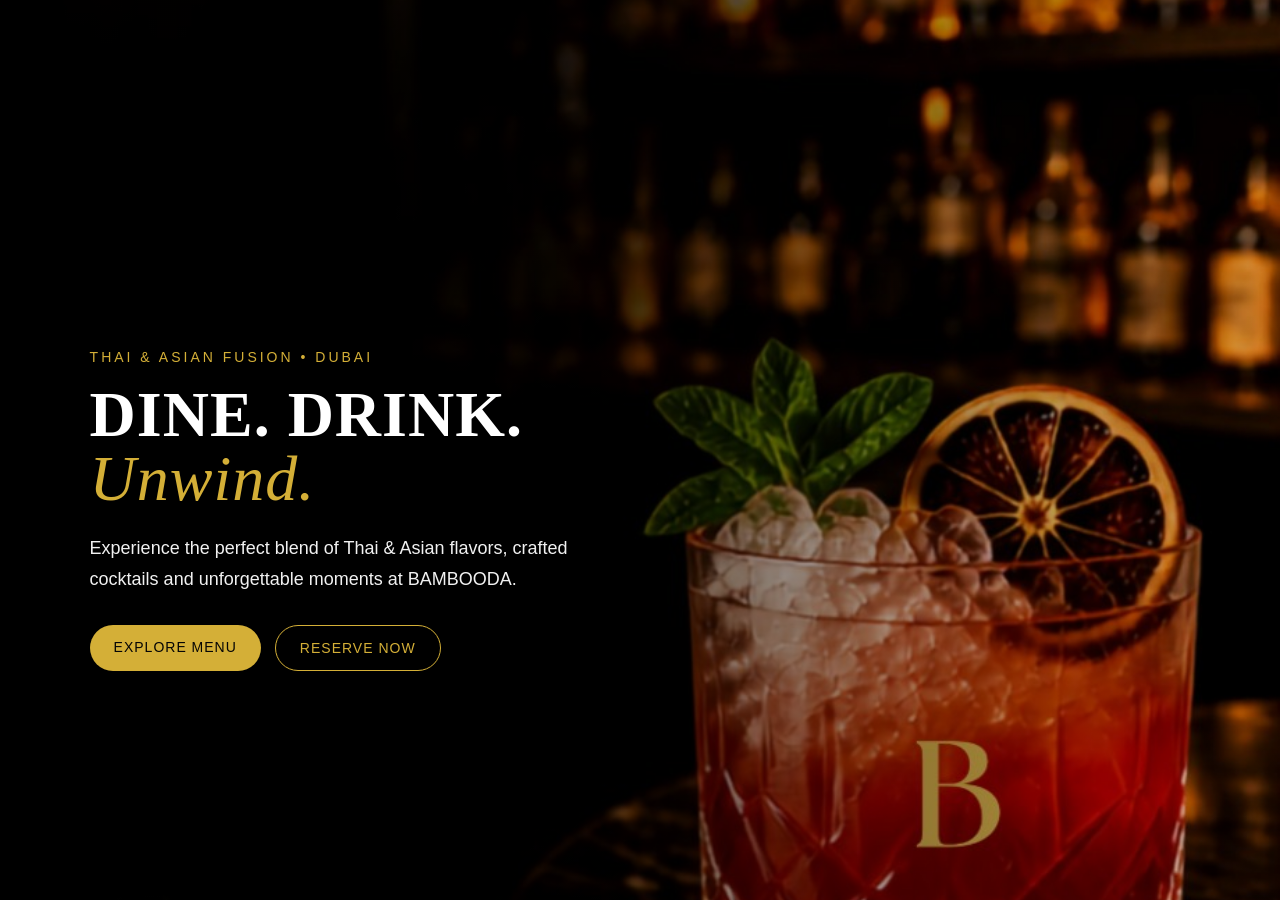
==== index.html @ 43e2c466 "Add files via upload" ====
<!DOCTYPE html>
<html lang="en">
<head>
  <meta charset="UTF-8" />
  <meta name="viewport" content="width=device-width, initial-scale=1.0" />
  <title>BAMBOODA | Thai & Asian Fusion</title>
  <link rel="stylesheet" href="style.css" />
</head>
<body>
  <section class="hero">
    <div class="hero-overlay"></div>

    <div class="hero-content">
      <p class="eyebrow">Thai & Asian Fusion • Dubai</p>
      <h1>Dine. Drink.<br><span>Unwind.</span></h1>
      <p class="hero-text">
        Experience the perfect blend of Thai & Asian flavors, crafted cocktails
        and unforgettable moments at BAMBOODA.
      </p>
      <div class="hero-buttons">
        <a href="#menu" class="btn primary">Explore Menu</a>
        <a href="#contact" class="btn secondary">Reserve Now</a>
      </div>
    </div>
  </section>
</body>
</html>
---- style.css ----
*{
  margin:0;
  padding:0;
  box-sizing:border-box;
}

body{
  font-family: Arial, Helvetica, sans-serif;
  background:#050505;
  color:#fff;
}

.hero{
  position:relative;
  width:100%;
  min-height:100vh;
  background-image:url("hero-bg.jpg");
  background-size:cover;
  background-position:center;
  background-repeat:no-repeat;
  display:flex;
  align-items:center;
  padding:0 7%;
  overflow:hidden;
}

.hero-overlay{
  position:absolute;
  inset:0;
  background:linear-gradient(90deg, rgba(0,0,0,.82) 0%, rgba(0,0,0,.55) 42%, rgba(0,0,0,.15) 100%);
  z-index:1;
}

.hero-content{
  position:relative;
  z-index:2;
  max-width:560px;
  margin-top:120px;
}

.eyebrow{
  color:#d4af37;
  font-size:14px;
  letter-spacing:3px;
  text-transform:uppercase;
  margin-bottom:18px;
}

.hero h1{
  font-family: Georgia, 'Times New Roman', serif;
  font-size:64px;
  line-height:1;
  text-transform:uppercase;
  letter-spacing:1px;
  margin-bottom:22px;
}

.hero h1 span{
  color:#d4af37;
  font-style:italic;
  text-transform:none;
  font-weight:400;
}

.hero-text{
  font-size:18px;
  line-height:1.7;
  color:#f1f1f1;
  max-width:500px;
  margin-bottom:30px;
}

.hero-buttons{
  display:flex;
  gap:14px;
  flex-wrap:wrap;
}

.btn{
  text-decoration:none;
  padding:14px 24px;
  border-radius:50px;
  font-size:14px;
  letter-spacing:1px;
  text-transform:uppercase;
}

.btn.primary{
  background:#d4af37;
  color:#050505;
}

.btn.secondary{
  border:1px solid #d4af37;
  color:#d4af37;
}

@media(max-width:768px){
  .hero{
    align-items:flex-end;
    padding:0 24px 70px;
    background-position:center top;
  }

  .hero-overlay{
    background:linear-gradient(180deg, rgba(0,0,0,.10) 0%, rgba(0,0,0,.55) 52%, rgba(0,0,0,.95) 100%);
  }

  .hero-content{
    margin-top:0;
    max-width:100%;
  }

  .eyebrow{
    font-size:11px;
    letter-spacing:2px;
  }

  .hero h1{
    font-size:44px;
  }

  .hero-text{
    font-size:15px;
    line-height:1.6;
  }

  .btn{
    padding:13px 18px;
    font-size:12px;
  }
}
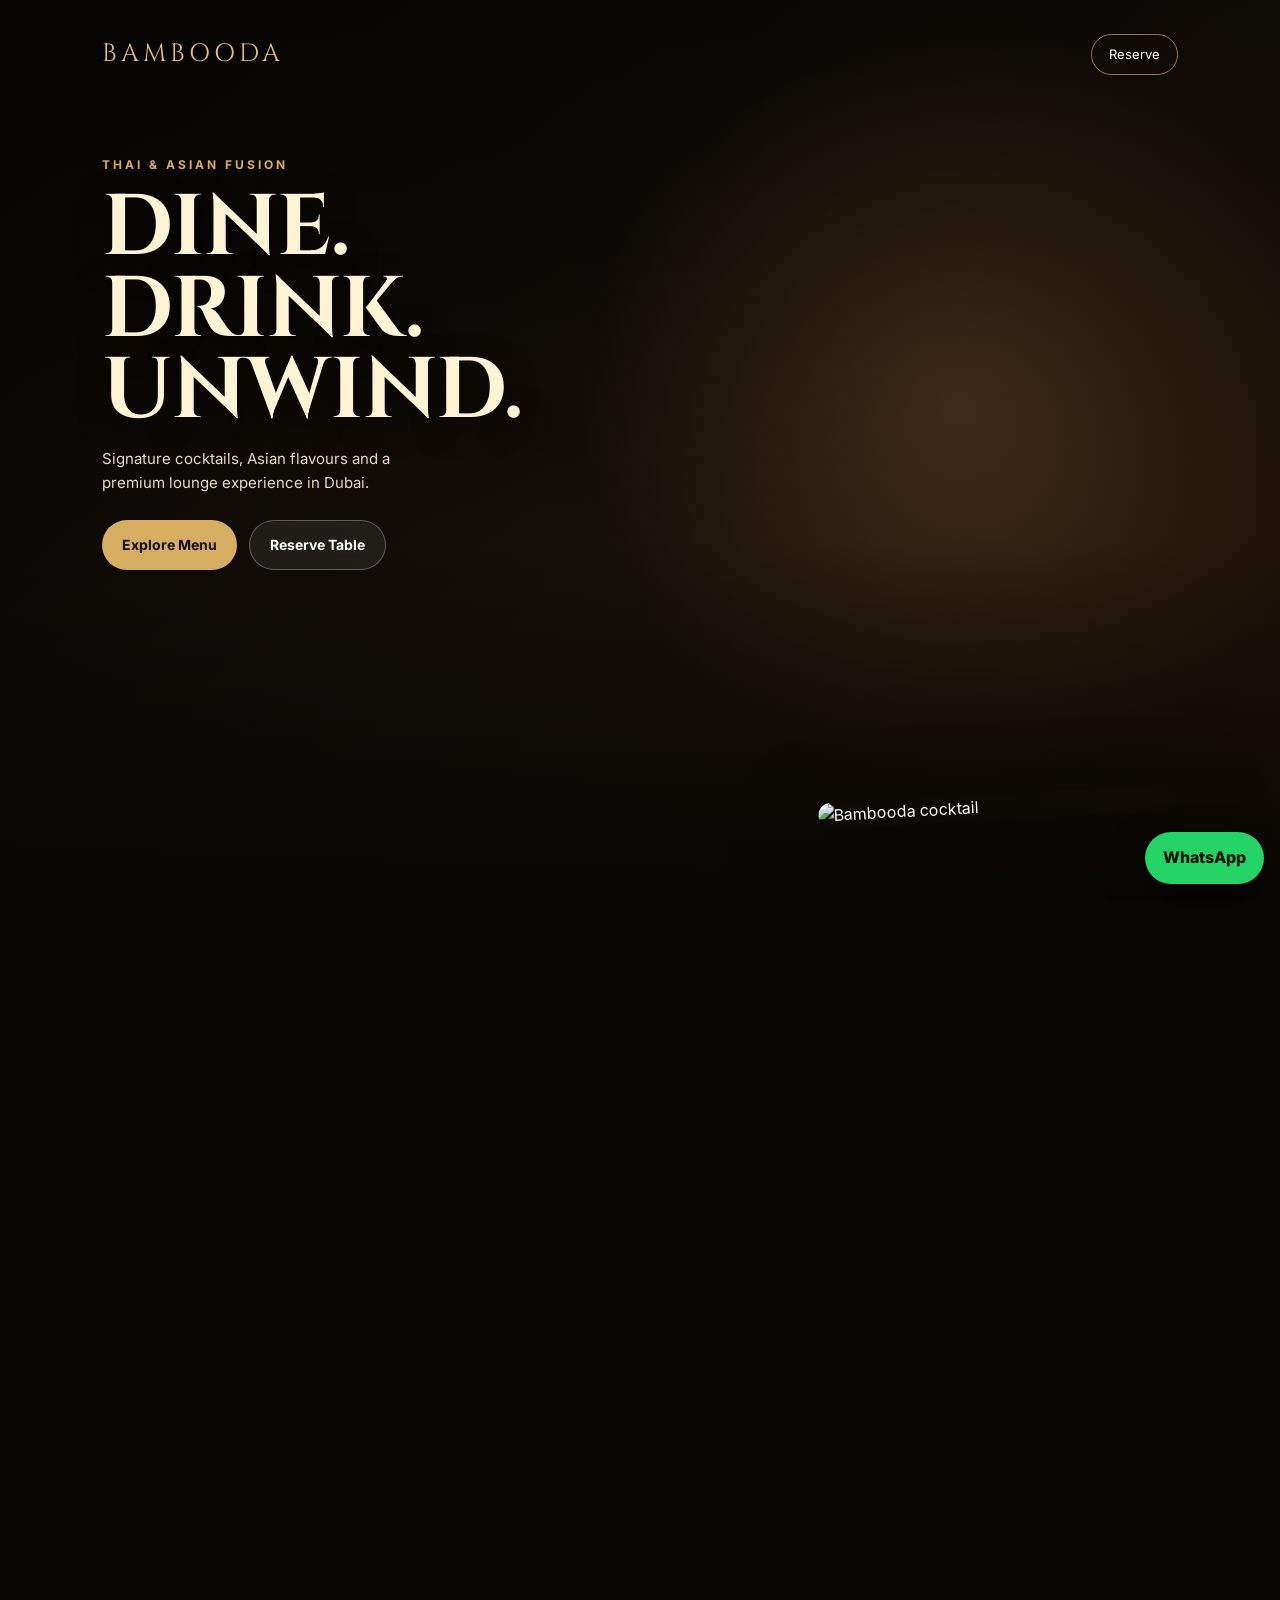
==== commit a47c5922: "Add files via upload" ====
--- a/index.html
+++ b/index.html
@@ -7,21 +7,70 @@
   <link rel="stylesheet" href="style.css" />
 </head>
 <body>
-  <section class="hero">
-    <div class="hero-overlay"></div>
+  <header class="hero">
+    <nav>
+      <div class="brand">BAMBOODA</div>
+      <a href="#contact" class="nav-btn">Reserve</a>
+    </nav>
 
     <div class="hero-content">
-      <p class="eyebrow">Thai & Asian Fusion • Dubai</p>
-      <h1>Dine. Drink.<br><span>Unwind.</span></h1>
-      <p class="hero-text">
-        Experience the perfect blend of Thai & Asian flavors, crafted cocktails
-        and unforgettable moments at BAMBOODA.
-      </p>
-      <div class="hero-buttons">
+      <p class="tag">THAI & ASIAN FUSION</p>
+      <h1>DINE.<br>DRINK.<br>UNWIND.</h1>
+      <p class="sub">Signature cocktails, Asian flavours and a premium lounge experience in Dubai.</p>
+      <div class="actions">
         <a href="#menu" class="btn primary">Explore Menu</a>
-        <a href="#contact" class="btn secondary">Reserve Now</a>
+        <a href="#contact" class="btn secondary">Reserve Table</a>
       </div>
     </div>
-  </section>
+
+    <img src="assets/cocktail.jpg" class="hero-drink" alt="Bambooda cocktail" />
+  </header>
+
+  <main>
+    <section class="intro reveal">
+      <p class="small-title">WELCOME TO BAMBOODA</p>
+      <h2>A premium Thai & Asian fusion bar experience.</h2>
+      <p>Warm ambience, handcrafted cocktails, selected spirits and flavour-rich dishes designed for relaxed evenings, celebrations and unforgettable nights.</p>
+    </section>
+
+    <section id="menu" class="cards reveal">
+      <h2>Explore</h2>
+      <div class="grid">
+        <div class="card"><span>🍸</span><h3>Cocktails</h3><p>Signature mixes & refreshing favourites.</p></div>
+        <div class="card"><span>🍽️</span><h3>Asian Fusion</h3><p>Thai inspired plates and chef specials.</p></div>
+        <div class="card"><span>🍷</span><h3>Wines</h3><p>House, premium and sparkling selections.</p></div>
+        <div class="card"><span>🥃</span><h3>Spirits</h3><p>Whisky, gin, rum, vodka and tequila.</p></div>
+      </div>
+    </section>
+
+    <section class="offer reveal">
+      <p class="small-title">TODAY'S SPECIAL</p>
+      <h2>Happy Hour & Premium Offers</h2>
+      <p>Scan, explore and ask our team for today’s live offers.</p>
+      <a href="#contact" class="btn primary">Ask on WhatsApp</a>
+    </section>
+
+    <section class="gallery reveal">
+      <h2>Gallery</h2>
+      <div class="gallery-box">
+        <div></div><div></div><div></div>
+      </div>
+      <p>Original venue photos can be added here anytime.</p>
+    </section>
+
+    <section id="contact" class="contact reveal">
+      <h2>Reserve Your Table</h2>
+      <p>BAMBOODA, Dubai</p>
+      <div class="contact-actions">
+        <a href="https://wa.me/971000000000" class="btn primary">WhatsApp</a>
+        <a href="tel:+971000000000" class="btn secondary">Call Now</a>
+        <a href="#" class="btn secondary">Google Maps</a>
+        <a href="#" class="btn secondary">Instagram</a>
+      </div>
+    </section>
+  </main>
+
+  <a class="float-wa" href="https://wa.me/971000000000">WhatsApp</a>
+  <script src="script.js"></script>
 </body>
 </html>
--- a/style.css
+++ b/style.css
@@ -1,132 +1,2 @@
-*{
-  margin:0;
-  padding:0;
-  box-sizing:border-box;
-}
-
-body{
-  font-family: Arial, Helvetica, sans-serif;
-  background:#050505;
-  color:#fff;
-}
-
-.hero{
-  position:relative;
-  width:100%;
-  min-height:100vh;
-  background-image:url("hero-bg.jpg");
-  background-size:cover;
-  background-position:center;
-  background-repeat:no-repeat;
-  display:flex;
-  align-items:center;
-  padding:0 7%;
-  overflow:hidden;
-}
-
-.hero-overlay{
-  position:absolute;
-  inset:0;
-  background:linear-gradient(90deg, rgba(0,0,0,.82) 0%, rgba(0,0,0,.55) 42%, rgba(0,0,0,.15) 100%);
-  z-index:1;
-}
-
-.hero-content{
-  position:relative;
-  z-index:2;
-  max-width:560px;
-  margin-top:120px;
-}
-
-.eyebrow{
-  color:#d4af37;
-  font-size:14px;
-  letter-spacing:3px;
-  text-transform:uppercase;
-  margin-bottom:18px;
-}
-
-.hero h1{
-  font-family: Georgia, 'Times New Roman', serif;
-  font-size:64px;
-  line-height:1;
-  text-transform:uppercase;
-  letter-spacing:1px;
-  margin-bottom:22px;
-}
-
-.hero h1 span{
-  color:#d4af37;
-  font-style:italic;
-  text-transform:none;
-  font-weight:400;
-}
-
-.hero-text{
-  font-size:18px;
-  line-height:1.7;
-  color:#f1f1f1;
-  max-width:500px;
-  margin-bottom:30px;
-}
-
-.hero-buttons{
-  display:flex;
-  gap:14px;
-  flex-wrap:wrap;
-}
-
-.btn{
-  text-decoration:none;
-  padding:14px 24px;
-  border-radius:50px;
-  font-size:14px;
-  letter-spacing:1px;
-  text-transform:uppercase;
-}
-
-.btn.primary{
-  background:#d4af37;
-  color:#050505;
-}
-
-.btn.secondary{
-  border:1px solid #d4af37;
-  color:#d4af37;
-}
-
-@media(max-width:768px){
-  .hero{
-    align-items:flex-end;
-    padding:0 24px 70px;
-    background-position:center top;
-  }
-
-  .hero-overlay{
-    background:linear-gradient(180deg, rgba(0,0,0,.10) 0%, rgba(0,0,0,.55) 52%, rgba(0,0,0,.95) 100%);
-  }
-
-  .hero-content{
-    margin-top:0;
-    max-width:100%;
-  }
-
-  .eyebrow{
-    font-size:11px;
-    letter-spacing:2px;
-  }
-
-  .hero h1{
-    font-size:44px;
-  }
-
-  .hero-text{
-    font-size:15px;
-    line-height:1.6;
-  }
-
-  .btn{
-    padding:13px 18px;
-    font-size:12px;
-  }
-}
+@import url('https://fonts.googleapis.com/css2?family=Cinzel:wght@500;700&family=Inter:wght@300;400;600;700&display=swap');
+*{box-sizing:border-box;margin:0;padding:0}html{scroll-behavior:smooth}body{font-family:Inter,sans-serif;background:#090705;color:#fff;line-height:1.6}a{text-decoration:none;color:inherit}.hero{min-height:100vh;position:relative;overflow:hidden;padding:24px;background:radial-gradient(circle at 75% 45%,rgba(202,145,64,.28),transparent 35%),linear-gradient(140deg,#060403 0%,#17100a 55%,#241406 100%)}.hero:after{content:"";position:absolute;inset:0;background:linear-gradient(0deg,rgba(9,7,5,1) 0%,rgba(9,7,5,.15) 40%,rgba(0,0,0,.35) 100%);pointer-events:none}nav{position:relative;z-index:3;display:flex;justify-content:space-between;align-items:center}.brand{font-family:Cinzel,serif;font-size:25px;letter-spacing:4px;color:#e7c074}.nav-btn{border:1px solid rgba(231,192,116,.6);padding:9px 17px;border-radius:50px;font-size:13px}.hero-content{position:relative;z-index:3;margin-top:80px;max-width:420px}.tag,.small-title{color:#d7ad62;letter-spacing:3px;font-size:12px;font-weight:700}.hero h1{font-family:Cinzel,serif;font-size:58px;line-height:.95;margin:14px 0;color:#fff3d5;text-shadow:0 10px 30px rgba(0,0,0,.55)}.sub{color:#e8dbc4;font-size:15px;max-width:330px}.actions,.contact-actions{display:flex;gap:12px;flex-wrap:wrap;margin-top:25px}.btn{display:inline-flex;align-items:center;justify-content:center;border-radius:50px;padding:13px 20px;font-weight:700;font-size:14px}.primary{background:#d7ad62;color:#120c06}.secondary{border:1px solid rgba(255,255,255,.28);background:rgba(255,255,255,.07);backdrop-filter:blur(10px)}.hero-drink{position:absolute;z-index:2;right:-35px;bottom:40px;width:60%;max-width:360px;border-radius:34px;box-shadow:0 35px 90px rgba(0,0,0,.75);transform:rotate(-3deg)}main{padding:0 20px 90px}section{max-width:980px;margin:0 auto 28px}.intro,.cards,.offer,.gallery,.contact{padding:34px 20px;border:1px solid rgba(231,192,116,.14);border-radius:28px;background:linear-gradient(145deg,rgba(255,255,255,.06),rgba(255,255,255,.02));box-shadow:0 18px 50px rgba(0,0,0,.28)}h2{font-family:Cinzel,serif;font-size:31px;line-height:1.15;margin:8px 0 12px;color:#ffe3a3}.grid{display:grid;grid-template-columns:1fr 1fr;gap:14px;margin-top:18px}.card{padding:18px;border-radius:22px;background:rgba(255,255,255,.06);border:1px solid rgba(255,255,255,.09)}.card span{font-size:28px}.card h3{font-size:17px;margin:8px 0;color:#fff0cf}.card p,.intro p,.offer p,.gallery p,.contact p{color:#d8c8ad;font-size:14px}.gallery-box{display:grid;grid-template-columns:1fr 1fr 1fr;gap:10px;margin:16px 0}.gallery-box div{height:130px;border-radius:20px;background:linear-gradient(135deg,#2b1809,#d7ad62)}.float-wa{position:fixed;z-index:10;right:16px;bottom:16px;background:#25d366;color:#06130a;padding:13px 18px;border-radius:50px;font-weight:800;box-shadow:0 15px 40px rgba(0,0,0,.45)}.reveal{opacity:0;transform:translateY(24px);transition:.7s ease}.reveal.show{opacity:1;transform:none}@media(min-width:760px){.hero{padding:34px 8vw}.hero h1{font-size:86px}.hero-drink{right:8vw;width:32%;bottom:80px}main{padding-left:8vw;padding-right:8vw}.grid{grid-template-columns:repeat(4,1fr)}}@media(max-width:430px){.hero h1{font-size:49px}.hero-drink{width:72%;right:-70px;bottom:25px;opacity:.92}.hero-content{margin-top:70px}.sub{max-width:250px}.btn{padding:12px 16px}.grid{grid-template-columns:1fr 1fr}}
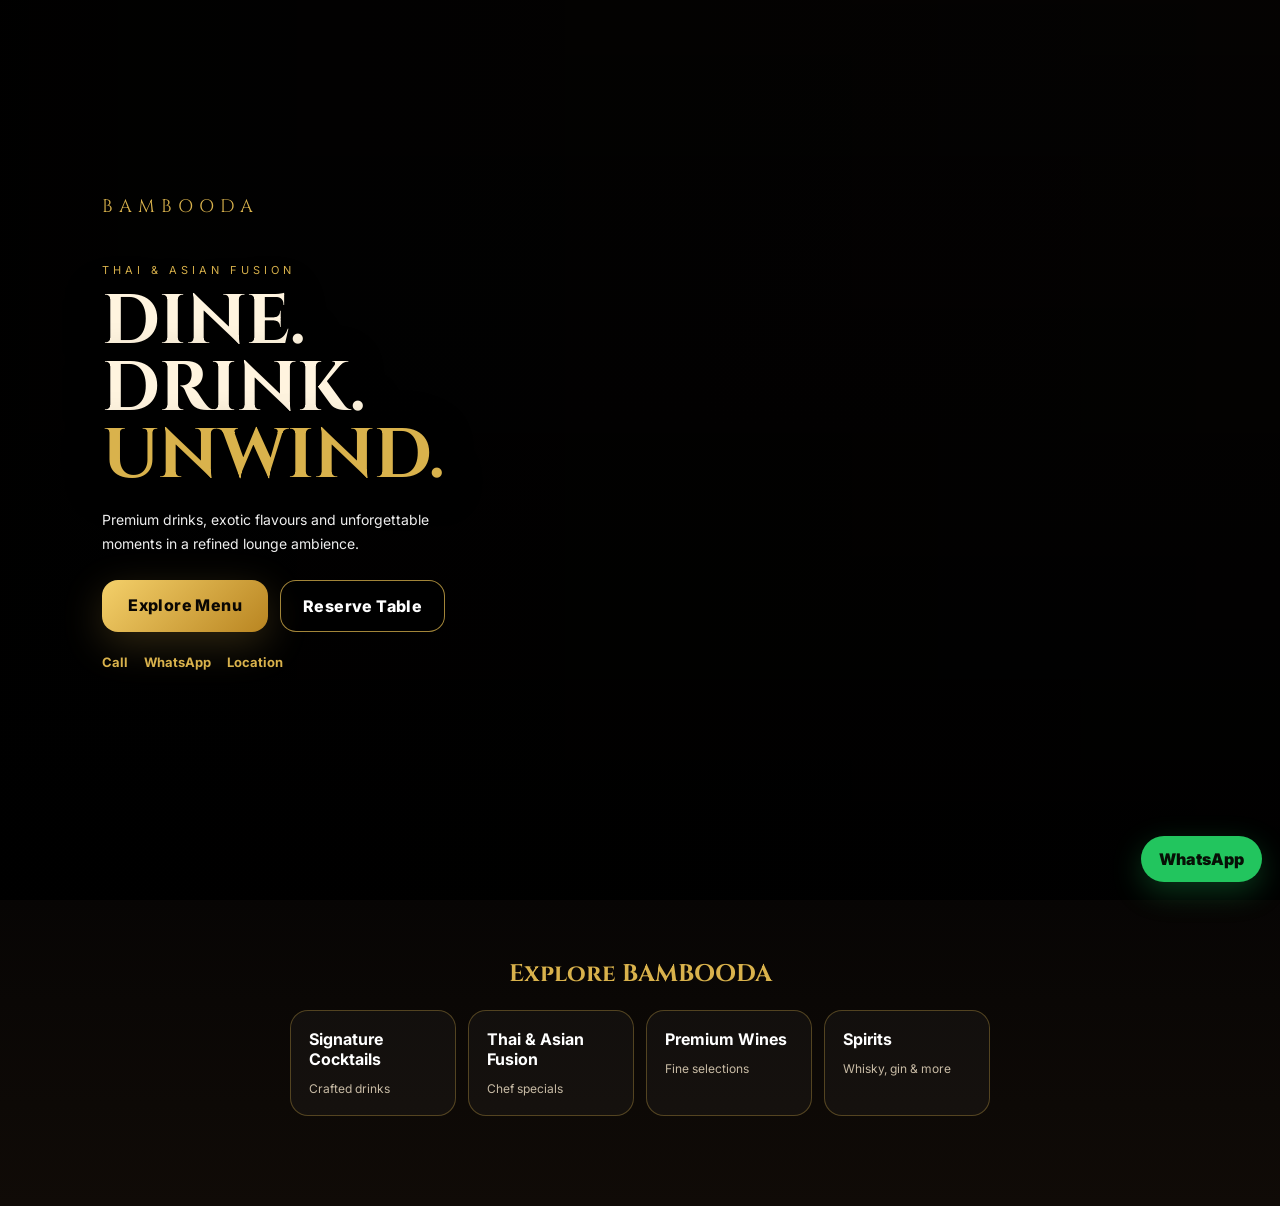
==== commit 0c49daed: "Add files via upload" ====
--- a/index.html
+++ b/index.html
@@ -7,70 +7,33 @@
   <link rel="stylesheet" href="style.css" />
 </head>
 <body>
-  <header class="hero">
-    <nav>
-      <div class="brand">BAMBOODA</div>
-      <a href="#contact" class="nav-btn">Reserve</a>
-    </nav>
-
-    <div class="hero-content">
+  <main class="hero">
+    <div class="shade"></div>
+    <section class="content">
+      <div class="brand-mini">BAMBOODA</div>
       <p class="tag">THAI & ASIAN FUSION</p>
-      <h1>DINE.<br>DRINK.<br>UNWIND.</h1>
-      <p class="sub">Signature cocktails, Asian flavours and a premium lounge experience in Dubai.</p>
+      <h1>DINE.<br>DRINK.<br><span>UNWIND.</span></h1>
+      <p class="desc">Premium drinks, exotic flavours and unforgettable moments in a refined lounge ambience.</p>
       <div class="actions">
-        <a href="#menu" class="btn primary">Explore Menu</a>
-        <a href="#contact" class="btn secondary">Reserve Table</a>
+        <a class="btn primary" href="menu.html">Explore Menu</a>
+        <a class="btn secondary" href="https://wa.me/971501234567">Reserve Table</a>
       </div>
-    </div>
-
-    <img src="assets/cocktail.jpg" class="hero-drink" alt="Bambooda cocktail" />
-  </header>
-
-  <main>
-    <section class="intro reveal">
-      <p class="small-title">WELCOME TO BAMBOODA</p>
-      <h2>A premium Thai & Asian fusion bar experience.</h2>
-      <p>Warm ambience, handcrafted cocktails, selected spirits and flavour-rich dishes designed for relaxed evenings, celebrations and unforgettable nights.</p>
-    </section>
-
-    <section id="menu" class="cards reveal">
-      <h2>Explore</h2>
-      <div class="grid">
-        <div class="card"><span>🍸</span><h3>Cocktails</h3><p>Signature mixes & refreshing favourites.</p></div>
-        <div class="card"><span>🍽️</span><h3>Asian Fusion</h3><p>Thai inspired plates and chef specials.</p></div>
-        <div class="card"><span>🍷</span><h3>Wines</h3><p>House, premium and sparkling selections.</p></div>
-        <div class="card"><span>🥃</span><h3>Spirits</h3><p>Whisky, gin, rum, vodka and tequila.</p></div>
-      </div>
-    </section>
-
-    <section class="offer reveal">
-      <p class="small-title">TODAY'S SPECIAL</p>
-      <h2>Happy Hour & Premium Offers</h2>
-      <p>Scan, explore and ask our team for today’s live offers.</p>
-      <a href="#contact" class="btn primary">Ask on WhatsApp</a>
-    </section>
-
-    <section class="gallery reveal">
-      <h2>Gallery</h2>
-      <div class="gallery-box">
-        <div></div><div></div><div></div>
-      </div>
-      <p>Original venue photos can be added here anytime.</p>
-    </section>
-
-    <section id="contact" class="contact reveal">
-      <h2>Reserve Your Table</h2>
-      <p>BAMBOODA, Dubai</p>
-      <div class="contact-actions">
-        <a href="https://wa.me/971000000000" class="btn primary">WhatsApp</a>
-        <a href="tel:+971000000000" class="btn secondary">Call Now</a>
-        <a href="#" class="btn secondary">Google Maps</a>
-        <a href="#" class="btn secondary">Instagram</a>
+      <div class="quick">
+        <a href="tel:+971501234567">Call</a>
+        <a href="https://wa.me/971501234567">WhatsApp</a>
+        <a href="https://maps.google.com/?q=BAMBOODA%20Dubai">Location</a>
       </div>
     </section>
   </main>
-
-  <a class="float-wa" href="https://wa.me/971000000000">WhatsApp</a>
-  <script src="script.js"></script>
+  <section class="cards" id="menu">
+    <h2>Explore BAMBOODA</h2>
+    <div class="grid">
+      <a href="menu.html#cocktails"><b>Signature Cocktails</b><span>Crafted drinks</span></a>
+      <a href="menu.html#food"><b>Thai & Asian Fusion</b><span>Chef specials</span></a>
+      <a href="menu.html#wines"><b>Premium Wines</b><span>Fine selections</span></a>
+      <a href="menu.html#spirits"><b>Spirits</b><span>Whisky, gin & more</span></a>
+    </div>
+  </section>
+  <a class="floating-wa" href="https://wa.me/971501234567">WhatsApp</a>
 </body>
 </html>
--- a/style.css
+++ b/style.css
@@ -1,2 +1,2 @@
-@import url('https://fonts.googleapis.com/css2?family=Cinzel:wght@500;700&family=Inter:wght@300;400;600;700&display=swap');
-*{box-sizing:border-box;margin:0;padding:0}html{scroll-behavior:smooth}body{font-family:Inter,sans-serif;background:#090705;color:#fff;line-height:1.6}a{text-decoration:none;color:inherit}.hero{min-height:100vh;position:relative;overflow:hidden;padding:24px;background:radial-gradient(circle at 75% 45%,rgba(202,145,64,.28),transparent 35%),linear-gradient(140deg,#060403 0%,#17100a 55%,#241406 100%)}.hero:after{content:"";position:absolute;inset:0;background:linear-gradient(0deg,rgba(9,7,5,1) 0%,rgba(9,7,5,.15) 40%,rgba(0,0,0,.35) 100%);pointer-events:none}nav{position:relative;z-index:3;display:flex;justify-content:space-between;align-items:center}.brand{font-family:Cinzel,serif;font-size:25px;letter-spacing:4px;color:#e7c074}.nav-btn{border:1px solid rgba(231,192,116,.6);padding:9px 17px;border-radius:50px;font-size:13px}.hero-content{position:relative;z-index:3;margin-top:80px;max-width:420px}.tag,.small-title{color:#d7ad62;letter-spacing:3px;font-size:12px;font-weight:700}.hero h1{font-family:Cinzel,serif;font-size:58px;line-height:.95;margin:14px 0;color:#fff3d5;text-shadow:0 10px 30px rgba(0,0,0,.55)}.sub{color:#e8dbc4;font-size:15px;max-width:330px}.actions,.contact-actions{display:flex;gap:12px;flex-wrap:wrap;margin-top:25px}.btn{display:inline-flex;align-items:center;justify-content:center;border-radius:50px;padding:13px 20px;font-weight:700;font-size:14px}.primary{background:#d7ad62;color:#120c06}.secondary{border:1px solid rgba(255,255,255,.28);background:rgba(255,255,255,.07);backdrop-filter:blur(10px)}.hero-drink{position:absolute;z-index:2;right:-35px;bottom:40px;width:60%;max-width:360px;border-radius:34px;box-shadow:0 35px 90px rgba(0,0,0,.75);transform:rotate(-3deg)}main{padding:0 20px 90px}section{max-width:980px;margin:0 auto 28px}.intro,.cards,.offer,.gallery,.contact{padding:34px 20px;border:1px solid rgba(231,192,116,.14);border-radius:28px;background:linear-gradient(145deg,rgba(255,255,255,.06),rgba(255,255,255,.02));box-shadow:0 18px 50px rgba(0,0,0,.28)}h2{font-family:Cinzel,serif;font-size:31px;line-height:1.15;margin:8px 0 12px;color:#ffe3a3}.grid{display:grid;grid-template-columns:1fr 1fr;gap:14px;margin-top:18px}.card{padding:18px;border-radius:22px;background:rgba(255,255,255,.06);border:1px solid rgba(255,255,255,.09)}.card span{font-size:28px}.card h3{font-size:17px;margin:8px 0;color:#fff0cf}.card p,.intro p,.offer p,.gallery p,.contact p{color:#d8c8ad;font-size:14px}.gallery-box{display:grid;grid-template-columns:1fr 1fr 1fr;gap:10px;margin:16px 0}.gallery-box div{height:130px;border-radius:20px;background:linear-gradient(135deg,#2b1809,#d7ad62)}.float-wa{position:fixed;z-index:10;right:16px;bottom:16px;background:#25d366;color:#06130a;padding:13px 18px;border-radius:50px;font-weight:800;box-shadow:0 15px 40px rgba(0,0,0,.45)}.reveal{opacity:0;transform:translateY(24px);transition:.7s ease}.reveal.show{opacity:1;transform:none}@media(min-width:760px){.hero{padding:34px 8vw}.hero h1{font-size:86px}.hero-drink{right:8vw;width:32%;bottom:80px}main{padding-left:8vw;padding-right:8vw}.grid{grid-template-columns:repeat(4,1fr)}}@media(max-width:430px){.hero h1{font-size:49px}.hero-drink{width:72%;right:-70px;bottom:25px;opacity:.92}.hero-content{margin-top:70px}.sub{max-width:250px}.btn{padding:12px 16px}.grid{grid-template-columns:1fr 1fr}}
+@import url('https://fonts.googleapis.com/css2?family=Cinzel:wght@500;700;800&family=Inter:wght@400;600;700&display=swap');
+*{box-sizing:border-box} body{margin:0;background:#050302;color:#fff;font-family:Inter,Arial,sans-serif} a{text-decoration:none;color:inherit}.hero{min-height:100vh;position:relative;background:url('images/hero-bg.jpg') center top/cover no-repeat;display:flex;align-items:flex-end;padding:34px 22px 70px;overflow:hidden}.shade{position:absolute;inset:0;background:linear-gradient(180deg,rgba(0,0,0,.12),rgba(0,0,0,.38) 35%,rgba(0,0,0,.9) 92%),linear-gradient(90deg,rgba(0,0,0,.92),rgba(0,0,0,.35) 60%,rgba(0,0,0,.05));}.content{position:relative;z-index:2;max-width:420px;animation:rise .8s ease both}.brand-mini{font-family:Cinzel,serif;color:#d9b24c;letter-spacing:6px;font-size:18px;margin-bottom:44px}.tag{font-size:11px;letter-spacing:4px;color:#d9b24c;margin:0 0 12px}.content h1{font-family:Cinzel,serif;font-size:52px;line-height:.96;margin:0 0 18px;color:#fff4df;text-shadow:0 8px 40px #000}.content h1 span{color:#d9b24c}.desc{font-size:14px;line-height:1.7;color:#eee;max-width:330px}.actions{display:grid;gap:12px;margin:24px 0 22px;max-width:310px}.btn{display:block;text-align:center;padding:15px 18px;border-radius:16px;font-weight:800;letter-spacing:.4px}.primary{background:linear-gradient(135deg,#f4d06a,#b98521);color:#0a0703;box-shadow:0 12px 40px rgba(217,178,76,.22)}.secondary{border:1px solid rgba(217,178,76,.75);background:rgba(0,0,0,.35);backdrop-filter:blur(10px);color:#fff}.quick{display:flex;gap:16px;flex-wrap:wrap;color:#d9b24c;font-weight:700;font-size:13px}.cards{padding:38px 18px 90px;background:linear-gradient(#070504,#100b07)}.cards h2,.menu-head h1{font-family:Cinzel,serif;color:#d9b24c;text-align:center}.grid{display:grid;grid-template-columns:1fr 1fr;gap:12px;max-width:700px;margin:auto}.grid a{border:1px solid rgba(217,178,76,.32);border-radius:18px;padding:18px;background:rgba(255,255,255,.035)}.grid b{display:block;margin-bottom:8px}.grid span{color:#c8bba5;font-size:12px}.floating-wa{position:fixed;right:18px;bottom:18px;z-index:20;background:#22c55e;color:#071006;border-radius:999px;padding:13px 18px;font-weight:900;box-shadow:0 10px 30px rgba(34,197,94,.28)}.menu-page{background:#070504;padding-bottom:70px}.menu-head{padding:28px 20px;text-align:center;background:#100b07}.menu-head a{color:#d9b24c}.menu-head p{color:#c8bba5}.menu-list{padding:18px 20px}.menu-list h2{font-family:Cinzel,serif;color:#d9b24c}.item{display:flex;justify-content:space-between;gap:20px;border-bottom:1px solid rgba(217,178,76,.18);padding:15px 0}.item b{color:#d9b24c}@keyframes rise{from{opacity:0;transform:translateY(25px)}to{opacity:1;transform:none}}@media(min-width:700px){.hero{align-items:center;padding-left:8vw}.content h1{font-size:70px}.actions{grid-template-columns:1fr 1fr;max-width:460px}.grid{grid-template-columns:repeat(4,1fr)}}
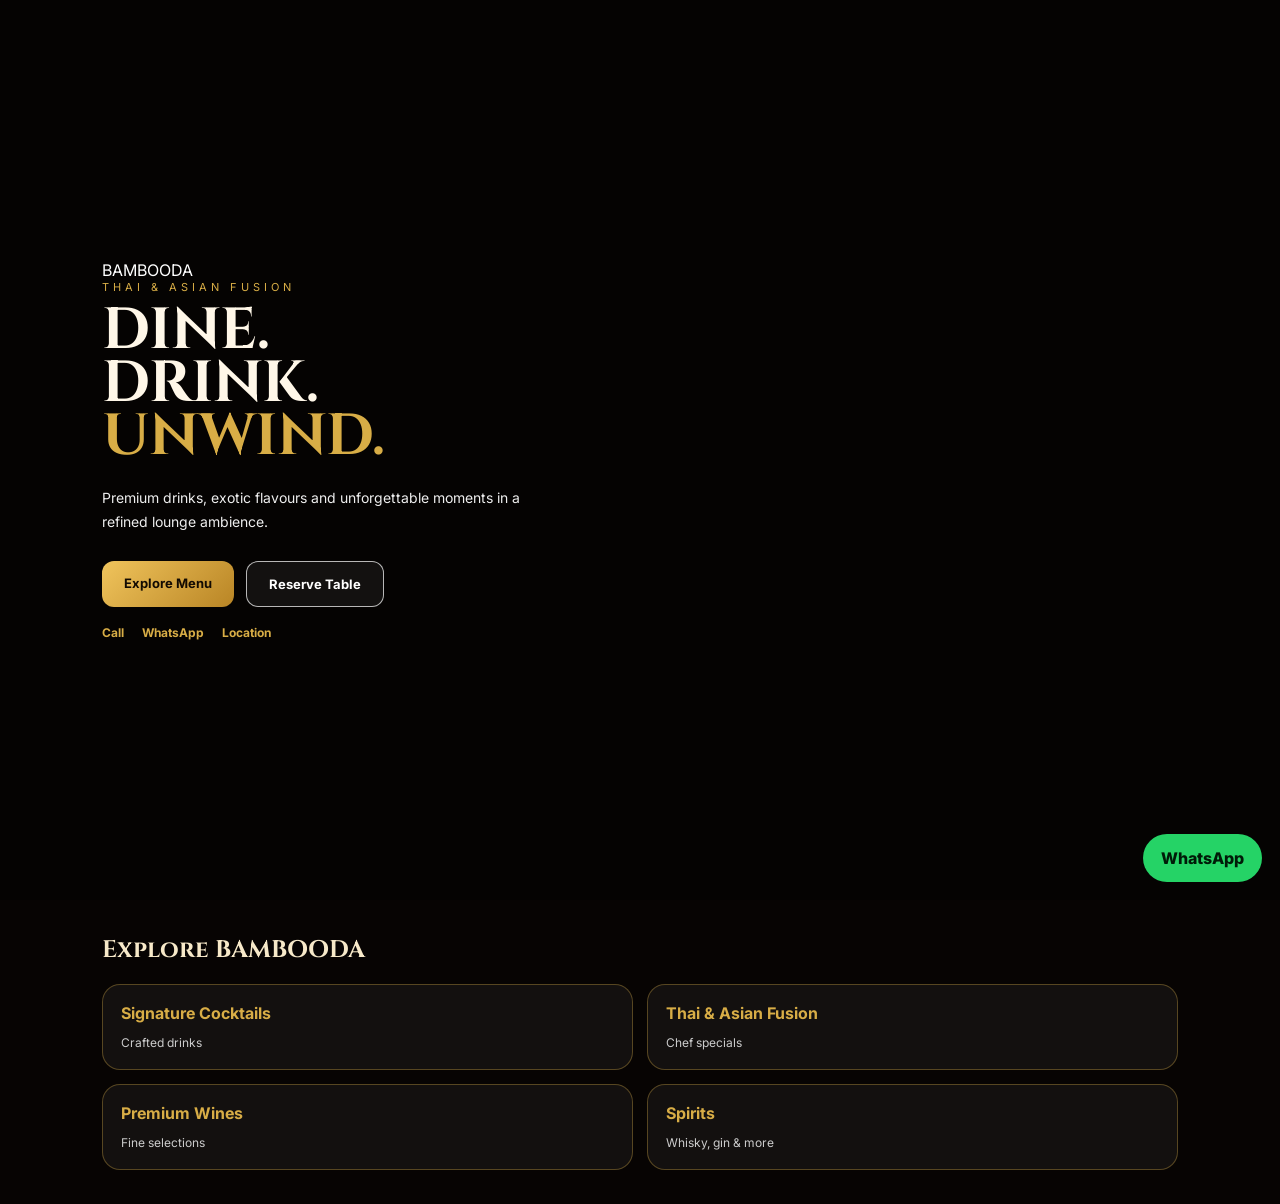
==== commit 4eb7af49: "Update index.html" ====
--- a/index.html
+++ b/index.html
@@ -29,9 +29,9 @@
     <h2>Explore BAMBOODA</h2>
     <div class="grid">
       <a href="menu.html#cocktails"><b>Signature Cocktails</b><span>Crafted drinks</span></a>
-      <a href="menu.html#food"><b>Thai & Asian Fusion</b><span>Chef specials</span></a>
-      <a href="menu.html#wines"><b>Premium Wines</b><span>Fine selections</span></a>
-      <a href="menu.html#spirits"><b>Spirits</b><span>Whisky, gin & more</span></a>
+<a href="menu.html#food"><b>Thai & Asian Fusion</b><span>Chef specials</span></a>
+<a href="menu.html#wines"><b>Premium Wines</b><span>Fine selections</span></a>
+<a href="menu.html#spirits"><b>Spirits</b><span>Whisky, gin & more</span></a>
     </div>
   </section>
   <a class="floating-wa" href="https://wa.me/971501234567">WhatsApp</a>
--- a/style.css
+++ b/style.css
@@ -1,2 +1,177 @@
 @import url('https://fonts.googleapis.com/css2?family=Cinzel:wght@500;700;800&family=Inter:wght@400;600;700&display=swap');
-*{box-sizing:border-box} body{margin:0;background:#050302;color:#fff;font-family:Inter,Arial,sans-serif} a{text-decoration:none;color:inherit}.hero{min-height:100vh;position:relative;background:url('images/hero-bg.jpg') center top/cover no-repeat;display:flex;align-items:flex-end;padding:34px 22px 70px;overflow:hidden}.shade{position:absolute;inset:0;background:linear-gradient(180deg,rgba(0,0,0,.12),rgba(0,0,0,.38) 35%,rgba(0,0,0,.9) 92%),linear-gradient(90deg,rgba(0,0,0,.92),rgba(0,0,0,.35) 60%,rgba(0,0,0,.05));}.content{position:relative;z-index:2;max-width:420px;animation:rise .8s ease both}.brand-mini{font-family:Cinzel,serif;color:#d9b24c;letter-spacing:6px;font-size:18px;margin-bottom:44px}.tag{font-size:11px;letter-spacing:4px;color:#d9b24c;margin:0 0 12px}.content h1{font-family:Cinzel,serif;font-size:52px;line-height:.96;margin:0 0 18px;color:#fff4df;text-shadow:0 8px 40px #000}.content h1 span{color:#d9b24c}.desc{font-size:14px;line-height:1.7;color:#eee;max-width:330px}.actions{display:grid;gap:12px;margin:24px 0 22px;max-width:310px}.btn{display:block;text-align:center;padding:15px 18px;border-radius:16px;font-weight:800;letter-spacing:.4px}.primary{background:linear-gradient(135deg,#f4d06a,#b98521);color:#0a0703;box-shadow:0 12px 40px rgba(217,178,76,.22)}.secondary{border:1px solid rgba(217,178,76,.75);background:rgba(0,0,0,.35);backdrop-filter:blur(10px);color:#fff}.quick{display:flex;gap:16px;flex-wrap:wrap;color:#d9b24c;font-weight:700;font-size:13px}.cards{padding:38px 18px 90px;background:linear-gradient(#070504,#100b07)}.cards h2,.menu-head h1{font-family:Cinzel,serif;color:#d9b24c;text-align:center}.grid{display:grid;grid-template-columns:1fr 1fr;gap:12px;max-width:700px;margin:auto}.grid a{border:1px solid rgba(217,178,76,.32);border-radius:18px;padding:18px;background:rgba(255,255,255,.035)}.grid b{display:block;margin-bottom:8px}.grid span{color:#c8bba5;font-size:12px}.floating-wa{position:fixed;right:18px;bottom:18px;z-index:20;background:#22c55e;color:#071006;border-radius:999px;padding:13px 18px;font-weight:900;box-shadow:0 10px 30px rgba(34,197,94,.28)}.menu-page{background:#070504;padding-bottom:70px}.menu-head{padding:28px 20px;text-align:center;background:#100b07}.menu-head a{color:#d9b24c}.menu-head p{color:#c8bba5}.menu-list{padding:18px 20px}.menu-list h2{font-family:Cinzel,serif;color:#d9b24c}.item{display:flex;justify-content:space-between;gap:20px;border-bottom:1px solid rgba(217,178,76,.18);padding:15px 0}.item b{color:#d9b24c}@keyframes rise{from{opacity:0;transform:translateY(25px)}to{opacity:1;transform:none}}@media(min-width:700px){.hero{align-items:center;padding-left:8vw}.content h1{font-size:70px}.actions{grid-template-columns:1fr 1fr;max-width:460px}.grid{grid-template-columns:repeat(4,1fr)}}
+
+*{
+  margin:0;
+  padding:0;
+  box-sizing:border-box;
+}
+
+body{
+  background:#050302;
+  color:#fff;
+  font-family:'Inter', Arial, sans-serif;
+}
+
+.hero{
+  min-height:100vh;
+  position:relative;
+  background:
+linear-gradient(90deg, rgba(0,0,0,.40) 0%,rgba(0,0,0,.18) 45%,rgba(0,0,0,0) 100%)
+url("hero-bg.jpg") center top/contain no-repeat;
+background-color:#050302;
+  display:flex;
+  align-items:center;
+  padding:42px 8%;
+}
+
+.content{
+  max-width:440px;
+  z-index:2;
+}
+
+.brand{
+  font-family:'Cinzel', serif;
+  color:#d8ad46;
+  letter-spacing:7px;
+  font-size:18px;
+  margin-bottom:40px;
+}
+
+.tag{
+  color:#d8ad46;
+  letter-spacing:4px;
+  font-size:11px;
+  margin-bottom:10px;
+}
+
+h1{
+  font-family:'Cinzel', serif;
+  font-size:58px;
+  line-height:.92;
+  color:#fff7e8;
+  margin-bottom:22px;
+}
+
+h1 span{
+  color:#d8ad46;
+}
+
+.desc{
+  font-size:14px;
+  line-height:1.7;
+  color:#eee;
+  margin-bottom:28px;
+}
+
+.actions{
+  display:flex;
+  gap:12px;
+  flex-wrap:wrap;
+  margin-bottom:18px;
+}
+
+.btn{
+  padding:14px 22px;
+  border-radius:12px;
+  font-weight:700;
+  font-size:13px;
+  text-decoration:none;
+  display:inline-block;
+}
+
+.primary{
+  background:linear-gradient(135deg,#f0c45c,#b98525);
+  color:#130b02;
+}
+
+.secondary{
+  border:1px solid rgba(255,255,255,.7);
+  color:#fff;
+  background:rgba(255,255,255,.06);
+}
+
+.quick{
+  display:flex;
+  gap:18px;
+  margin-top:12px;
+}
+
+.quick a{
+  color:#d8ad46;
+  font-size:12px;
+  text-decoration:none;
+  font-weight:700;
+}
+
+.cards{
+  padding:34px 8%;
+  background:#070403;
+}
+
+.cards h2{
+  font-family:'Cinzel', serif;
+  color:#f7e9c9;
+  margin-bottom:18px;
+}
+
+.grid{
+  display:grid;
+  grid-template-columns:1fr 1fr;
+  gap:14px;
+}
+
+.grid a{
+  text-decoration:none;
+  color:#fff;
+  border:1px solid rgba(216,173,70,.35);
+  background:rgba(255,255,255,.05);
+  border-radius:18px;
+  padding:18px;
+}
+
+.grid b{
+  color:#d8ad46;
+  display:block;
+  margin-bottom:8px;
+}
+
+.grid span{
+  font-size:12px;
+  color:#ccc;
+}
+
+.floating-wa{
+  position:fixed;
+  right:18px;
+  bottom:18px;
+  background:#25d366;
+  color:#001b08;
+  padding:14px 18px;
+  border-radius:40px;
+  font-weight:800;
+  text-decoration:none;
+  z-index:10;
+}
+
+@media(max-width:600px){
+  .hero{
+    align-items:flex-end;
+    padding:38px 8% 95px;
+    background:
+      linear-gradient(180deg, rgba(0,0,0,.25) 0%, rgba(0,0,0,.45) 38%, rgba(0,0,0,.95) 100%),
+      url("hero-bg.jpg") center top/cover no-repeat;
+  }
+
+  .brand{
+    margin-bottom:34px;
+    font-size:14px;
+  }
+
+  h1{
+    font-size:46px;
+  }
+
+  .desc{
+    font-size:13px;
+  }
+}
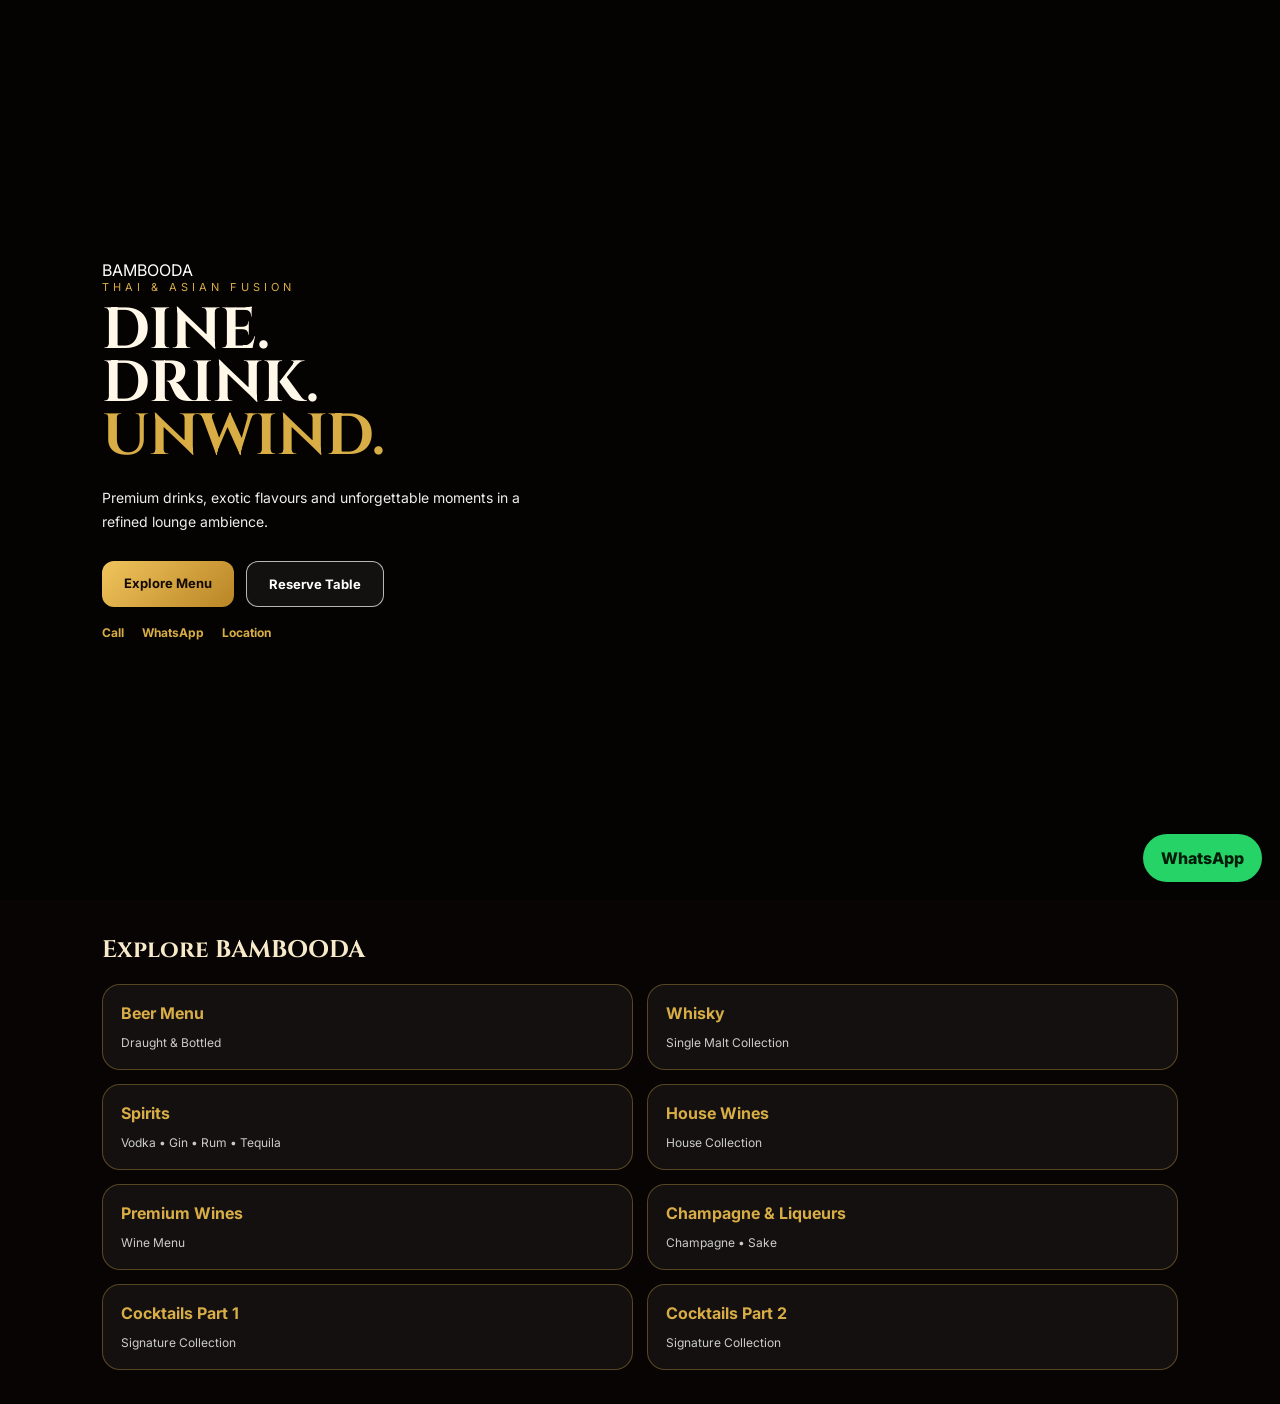
==== commit b5757e85: "Update index.html" ====
--- a/index.html
+++ b/index.html
@@ -28,10 +28,14 @@
   <section class="cards" id="menu">
     <h2>Explore BAMBOODA</h2>
     <div class="grid">
-      <a href="menu.html#cocktails"><b>Signature Cocktails</b><span>Crafted drinks</span></a>
-<a href="menu.html#food"><b>Thai & Asian Fusion</b><span>Chef specials</span></a>
-<a href="menu.html#wines"><b>Premium Wines</b><span>Fine selections</span></a>
-<a href="menu.html#spirits"><b>Spirits</b><span>Whisky, gin & more</span></a>
+      <a href="beer.html"><b>Beer Menu</b><span>Draught & Bottled</span></a>
+<a href="whisky.html"><b>Whisky</b><span>Single Malt Collection</span></a>
+<a href="spirits.html"><b>Spirits</b><span>Vodka • Gin • Rum • Tequila</span></a>
+<a href="housewines.html"><b>House Wines</b><span>House Collection</span></a>
+<a href="premiumwines.html"><b>Premium Wines</b><span>Wine Menu</span></a>
+<a href="champagne.html"><b>Champagne & Liqueurs</b><span>Champagne • Sake</span></a>
+<a href="cocktails1.html"><b>Cocktails Part 1</b><span>Signature Collection</span></a>
+<a href="cocktails2.html"><b>Cocktails Part 2</b><span>Signature Collection</span></a>
     </div>
   </section>
   <a class="floating-wa" href="https://wa.me/971501234567">WhatsApp</a>
